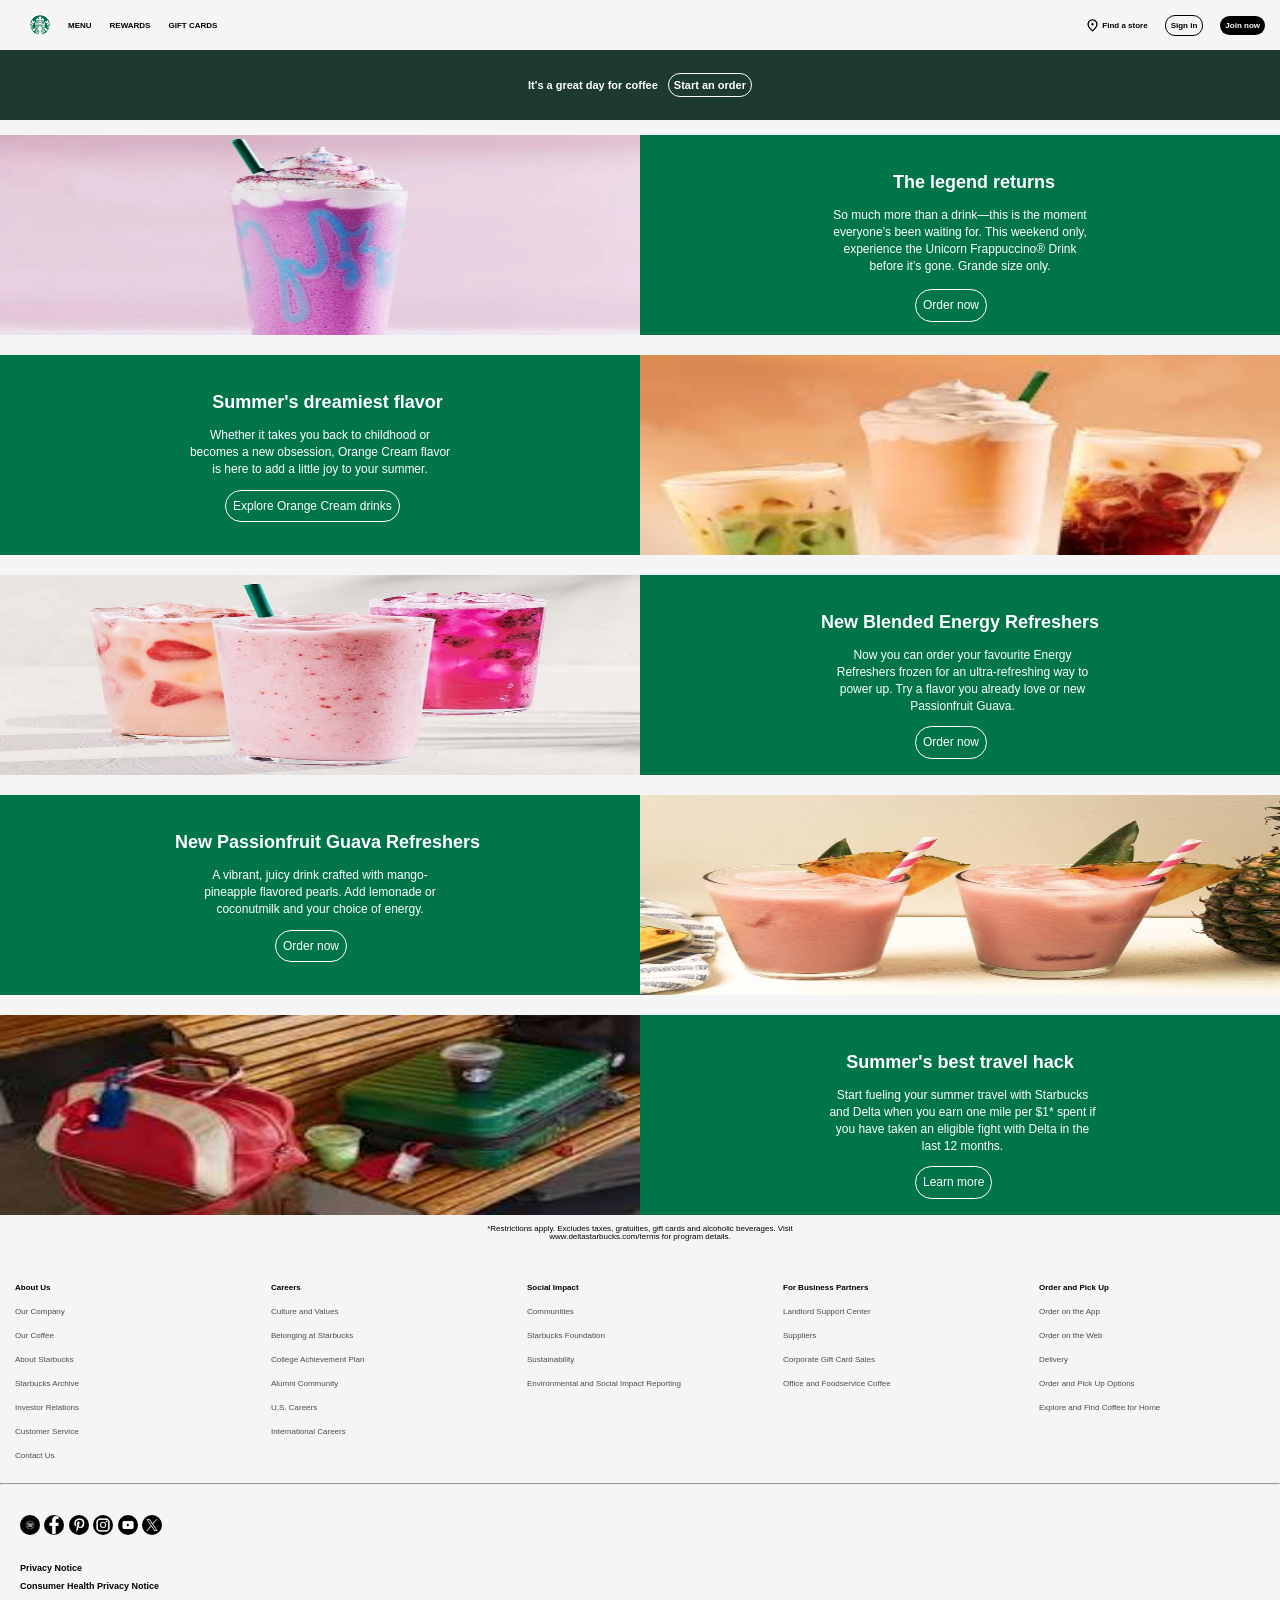
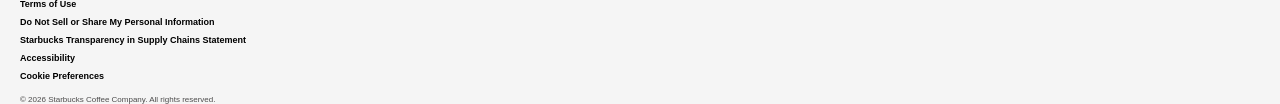
==== Starbucks.html @ 6ceeab0d "Firt commit" ====
<!DOCTYPE html>
<html lang="en">
<head>
    <meta charset="UTF-8">
    <meta name="viewport" content="width=device-width, initial-scale=1.0">
    <title>Starbucks</title>
    <link rel="stylesheet" href="Starbucks.css">
</head>
<body>
    
    <nav class="navbar">
        <div class="nav-left">
            <img src="Starbucks-Img/download.png" alt="Starbucks Logo" style="border-radius: 50%; height: 20px; width: 20px; margin-left: 30px;">
            <span>MENU</span>
            <span>REWARDS</span>
            <span>GIFT CARDS</span>
        </div>

        <div class="nav-right">
            <img src="Starbucks-Img/location_on_30dp_000000_FILL0_wght400_GRAD0_opsz24.png" alt="Location Icon" style="width: 15px; height: 15px; color: black;">
            <span class="one">Find a store</span>
            <span class="two">Sign in</span>
            <span class="three">Join now</span>
        </div>
    </nav>

    <section>
        <div class="order">
            <div>It's a great day for coffee</div>
            <div class="Ordering">Start an order</div>
        </div>
    </section>

    <section>
        <div class="milkshake">
            <img src="Starbucks-Img/images.jpg" alt="Milkshake" style="width: 50%;">
            <div class="milkshake-txt">
                <h2 class="four">The legend returns</h2>
                <p class="five">So much more than a drink—this is the moment<br>everyone’s been waiting for. This weekend only,<br>experience the Unicorn Frappuccino® Drink<br>before it’s gone. Grande size only.</p>

             <div class="Orders">
                <p class="six">Order now</p>
             </div>
            </div>
        
        </div>
    </section>

    <section>
        <div class="Orange-cream">
            <div class="Orange-cream-txt">
                <h2 class="four-1">Summer's dreamiest flavor</h2>
                <p class="five-1">Whether it takes you back to childhood or<br>becomes a new obsession, Orange Cream flavor <br>is here to add a little joy to your summer.  </p>
            
             <div class="Orders-one">
                <p class="six-one">Explore Orange Cream drinks</p>
             </div>
            </div>
            <img src="Starbucks-Img/images (1).jpg" alt="Orange Cream" style="width: 50%;">
        </div>
    </section>

    <section>
        <div class="Energy-refreshers">
            <img src="Starbucks-Img/images (2).jpg" alt="Energy-refreshers" style="width: 50%;">
            <div class="Energy-refreshers-txt">
                <h2 class="four-2">New Blended Energy Refreshers</h2>
                <p class="five-2">Now you can order your favourite Energy<br>Refreshers frozen for an ultra-refreshing way to<br>power up. Try a flavor you already love or new<br>Passionfruit Guava.</p>

                <div class="Orders-two">
                    <p class="six-two">Order now</p>
                </div>
            </div>
        </div>
    </section>

    <section>
        <div class="Passionfruits-refreshers">
            <div class="Passionfruits-txt">
                <h2 class="four-1">New Passionfruit Guava Refreshers</h2>
                <p class="five-1">A vibrant, juicy drink crafted with mango-<br>pineapple flavored pearls. Add lemonade or<br>coconutmilk and your choice of energy.</p>

              <div class="Orders-1">
                <p class="six-1">Order now</p>
              </div>
            </div>

            <img src="Starbucks-Img/images (3).jpg" alt="Passionfruits" style="width: 50%;">
        </div>
    </section>

    <section>
       <div class="Summers-Travel">
          <img src="Starbucks-Img/download.jpg" alt="Summers Travel" style="width: 50%;">
          <div class="Summers-Travel-txt">
               <h2 class="four-2">Summer's best travel hack</h2>
               <p class="five-2">Start fueling your summer travel with Starbucks<br>and Delta when you earn one mile per $1* spent if<br>you have taken an eligible fight with Delta in the <br>last 12 months.</p>

             <div class="Orders-2">
               <p class="six-2">Learn more</p>
             </div>
          </div>
       </div>
    </section>

    <footer>
        <p class="Restrictions">*Restrictions apply. Excludes taxes, gratuities, gift cards and alcoholic beverages. Visit <br> www.deltastarbucks.com/terms for program details. </p>

        <div class="Web">
            <div class="Column">
                <h4 class="web">About Us</h4>
                <p> 
                  Our Company <br>
                  Our Coffee <br>
                  About Starbucks <br>
                  Starbucks Archive <br>
                  Investor Relations <br>
                  Customer Service <br>
                  Contact Us <br>
                </p> 
            </div>

            <div class="Column">
                <h4 class="web">Careers</h4>
                <p>
                  Culture and Values <br>
                  Belonging at Starbucks <br>
                  College Achievement Plan <br>
                  Alumni Community <br>
                  U.S. Careers <br>
                  International Careers <br>
                </p>
            </div>

            <div class="Column">
                <h4 class="web">Social Impact</h4>
                <p>
                  Communities <br>
                  Starbucks Foundation <br>
                  Sustainability <br>
                  Environmental and Social Impact Reporting <br>
                </p>
            </div>

            <div class="Column">
                <h4 class="web">For Business Partners</h4>
                <p>
                  Landlord Support Center <br>
                  Suppliers <br>
                  Corporate Gift Card Sales <br>
                  Office and Foodservice Coffee <br>   
                </p>
            </div>

            <div class="Column">
                <h4 class="web">Order and Pick Up</h4>
                <p>
                  Order on the App <br>
                  Order on the Web <br>
                  Delivery <br>
                  Order and Pick Up Options <br>
                  Explore and Find Coffee for Home <br>
                </p>
            </div>
        </div>

        <hr>

        
           <img src="Starbucks-Img/download (1).png" alt="spotify" style="width: 20px; height: 20px; border-radius: 50%; margin-left: 20px; margin-top: 30px;">
           <img src="Starbucks-Img/download (2).png" alt="facebook" style="width: 20px; height: 20px; border-radius: 50%;"></div>
           <img src="Starbucks-Img/download (1).jpg" alt="pinterest" style="width: 20px; height: 20px; border-radius: 50%;"></div>
           <img src="Starbucks-Img/download (3).png" alt="instagram" style="width: 20px; height: 20px; border-radius: 50%;"></div>
           <img src="Starbucks-Img/images.png" alt="youtube" style="width: 20px; height: 20px; border-radius: 50%;"></div>
           <img src="Starbucks-Img/images (1).png" alt="X" style="width: 20px; height: 20px; border-radius: 50%;"></div>
        
        <div>
            <p class="socials">
                Privacy Notice <br>
                Consumer Health Privacy Notice <br>
                Terms of Use <br>
                Do Not Sell or Share My Personal Information <br>
                Starbucks Transparency in Supply Chains Statement <br>
                Accessibility <br>
                Cookie Preferences <br> 
            </p>

            <p class="Copyright">
                &copy; 2026 Starbucks Coffee Company. All rights reserved.
            </p>
        </div>
        
    </footer>
</body>
</html>
---- Starbucks.css ----
*{
    margin: 0;
    padding: 0;
    box-sizing: border-box;
}
html, body{
    font-family: "Helvetica Neue", Helvetica, Arial, sans-serif;
    background-color: whitesmoke;
    color: black;
    width: 100%;
    height: 100%;
}
.navbar{
    display: flex;
    align-items: center;
    justify-content: center;
    justify-content: space-between;
    height: 50px;
}
.nav-left, .nav-right{
    display: flex;
    align-items: center;
    justify-content: center;
    gap: 2px;
    font-size: 8px;
    font-weight: 700;
}
.nav-left{
    gap: 18px;
}
.nav-right> span{
    margin-right: 15px;
}
.one{
    margin-bottom: px;
}
.two{
    border: 1px solid black;
    padding: 5px;
    border-radius: 10px;
}
.three{
    margin-right: 30px;
    padding: 5px;
    background-color: black;
    color: white;
    border-radius: 10px;
}
.Orders-two{
    text-align: center;
    justify-content: center;
}
.Orders-one{
    text-align: center;
    justify-content: center;
}
.Orders-1{
    text-align: center;
    justify-content: center;
}
.Orders-2{
    text-align: center;
    justify-content: center;
}
.order{
    display: flex;
    align-items: center;
    justify-content: center;
    background-color: #1E3932;
    height: 70px;
    color: white;
    gap: 10px;
    font-size: 11px;
    font-weight: 600;
    margin-bottom: 15px;
}
.Ordering{
    padding: 5px;
    border: 1px solid white;
    border-radius: 20px;
}
.milkshake{
    height: 200px;
    display: flex;
    background-color: #00754A;
}
.milkshake-txt{
    width: 50%;
    color: white;
    padding: 25px;
    font-size: 12px;
    align-items: center;
    justify-content: center;
    text-align: center;
    line-height: 1.4;
}
.Orders{
    font-size: 12px;
    font-size: 300;
    text-align: center;
    margin-top: 15px;
    justify-content: center;
}
.four{
    justify-content: center;
    margin-top: 10px;
    margin-left: 28px;
}
.five{
    justify-content: center;
    margin-top: 12px;
    font-size: 12px;
}
.six{
    border: 1px solid white;
    border-radius: 20px;
    padding: 7px;
    width: fit-content;
    text-align: center !important;
    justify-content: center;
    margin-left: 250px;
}
.Orange-cream{
    height: 200px;
    display: flex;
    background-color: #00754A;
    margin-top: 20px;
}
.Orange-cream-txt{
    width: 50%;
    color: white;
    padding: 25px;
    font-size: 12px;
    align-items: center;
    justify-content: center;
    text-align: center;
    line-height: 1.4;
}
.four-1{
    justify-content: center;
    margin-top: 10px;
    margin-left: 15px;
}
.five-1{
    justify-content: center;
    margin-top: 12px;
    font-size: 12px;
}
.six-one{
    border: 1px solid white;
    border-radius: 20px;
    padding: 7px;
    width: fit-content;
    margin-top: 12px;
    text-align: center;
    justify-content: center;
    margin-left: 200px;
}
.six-1{
    border: 1px solid white;
    border-radius: 20px;
    padding: 7px;
    width: fit-content;
    margin-top: 12px;
    text-align: center;
    justify-content: center;
    margin-left: 250px;
}
.Energy-refreshers{
    height: 200px;
    display: flex;
    background-color: #00754A;
    margin-top: 20px;
}
.Energy-refreshers-txt{
    width: 50%;
    color: white;
    padding: 25px;
    font-size: 12px;
    align-items: center;
    justify-content: center;
    text-align: center;
    line-height: 1.4;
}
.four-2{
    justify-content: center;
    margin-top: 10px;
    margin-left: 0;
}
.five-2{
    justify-content: center;
    margin-top: 12px;
    font-size: 12px;
    margin-left: 5px;
}
.six-two{
    border: 1px solid white;
    border-radius: 20px;
    padding: 7px;
    width: fit-content;
    margin-top: 12px;
    text-align: center;
    margin-left: 250px;
}
.six-2{
    border: 1px solid white;
    border-radius: 20px;
    padding: 7px;
    width: fit-content;
    margin-top: 12px;
    text-align: center;
    margin-left: 250px;
}
.Passionfruits-refreshers{
    height: 200px;
    display: flex;
    background-color: #00754A;
    margin-top: 20px;
}
.Passionfruits-txt{
    width: 50%;
    color: white;
    padding: 25px;
    font-size: 12px;
    align-items: center;
    justify-content: center;
    text-align: center;
    line-height: 1.4; 
}
.Summers-Travel{
    height: 200px;
    display: flex;
    background-color: #00754A;
    margin-top: 20px;
}
.Summers-Travel-txt{
    width: 50%;
    color: white;
    padding: 25px;
    font-size: 12px;
    align-items: center;
    justify-content: center;
    text-align: center;
    line-height: 1.4;
}
.Restrictions{
    font-size: 8px;
    line-height: 1;
    justify-content: center;
    text-align: center;
    margin-top: 10px;
}
.Web{
    display: flex;
    font-size: 8px;
    color: rgb(77, 76, 76);
}
.web{
    color: black;
}
.Column{
    width: 20%;
    line-height: 3;
    margin-top: 20px;
    padding: 15px;
}
.Social-Media{
    width: 40%;
    margin-top: 20px;
    display: flex;
    gap: 7px;
    padding: 15px;
}
.socials{
    color: black;
    font-size: 9px;
    line-height: 2;
    font-weight: bold;
    margin-left: 20px;
    margin-top: 20px;
    
}
.Copyright{
    margin-top: 10px;
    color:  rgb(77, 76, 76);
    font-size: 8px;
    margin-left: 20px;
    margin-bottom: 20px;
}
.nav-toggle{
    display: none;
    flex-direction: column;
    gap: 4px;
    cursor: pointer;
    margin-right: 20px;
}
.nav-toogle span{
    width: 20px;
    height: 2px;
    background-color: black;
}

@media (max-width: 900px;){
    nav-left span, .nav-right{
        display: none;
    }
    .nav-left.active span, .nav.right.active{
        display: flex;
    }
    .nav-left{
        flex-wrap: wrap;
    }
    .nav-left.active{
        flex-direction: column;
        align-items: flex-start;
        position: absolute;
        top: 50px;
        left: 0;
        width: 100%;
        background-color: white;
        padding: 15px 20px;
        gap: 12px;
        z-index: 10;
    }
    .nav.right.active{
        flex-direction: column;
        align-items: flex-start;
        position: absolute;
        top: 130px;
        left: 0;
        width: 100%;
        background-color: white;
        padding: 15px 20px;
        gap: 12px;
        z-index: 10;
    }
    .nav-toggle{
        display: flex;
    }
    .order{
        flex-direction: column;
        height: auto;
        padding: 20px;
        gap: 15px;
    }
    .milkshake, .Orange-cream, .Energy-refreshers, .Passionfruits-refreshers, .Summers-Travel{
        flex-direction: column;
        height: auto;
    }
    .milkshake img, .Orange-cream img, .Energy-refreshers img, .Passionfruits-refreshers img, .Summers-Travel img{
        width: 100% !important;
        height: 100% !important;
    }
    .milkshake-txt, .Orange-cream-txt, .Energy-refreshers-txt, .Passionfruits-txt, .Summers-Travel-txt{
        width: 100%;
        padding: 20px;
    }
    .four, .four-1, .four-2{
        margin-left: 0;
    }
    .six, .six-1, .six-2, .six-one, .six-two{
        margin-left: auto;
        margin-right: auto;
    }
    .Web{
        flex-direction: column;
    }
    .Column{
        width: 100%;
    }
    .socials, .Copyright{
        padding: 0 20px;
    }
}
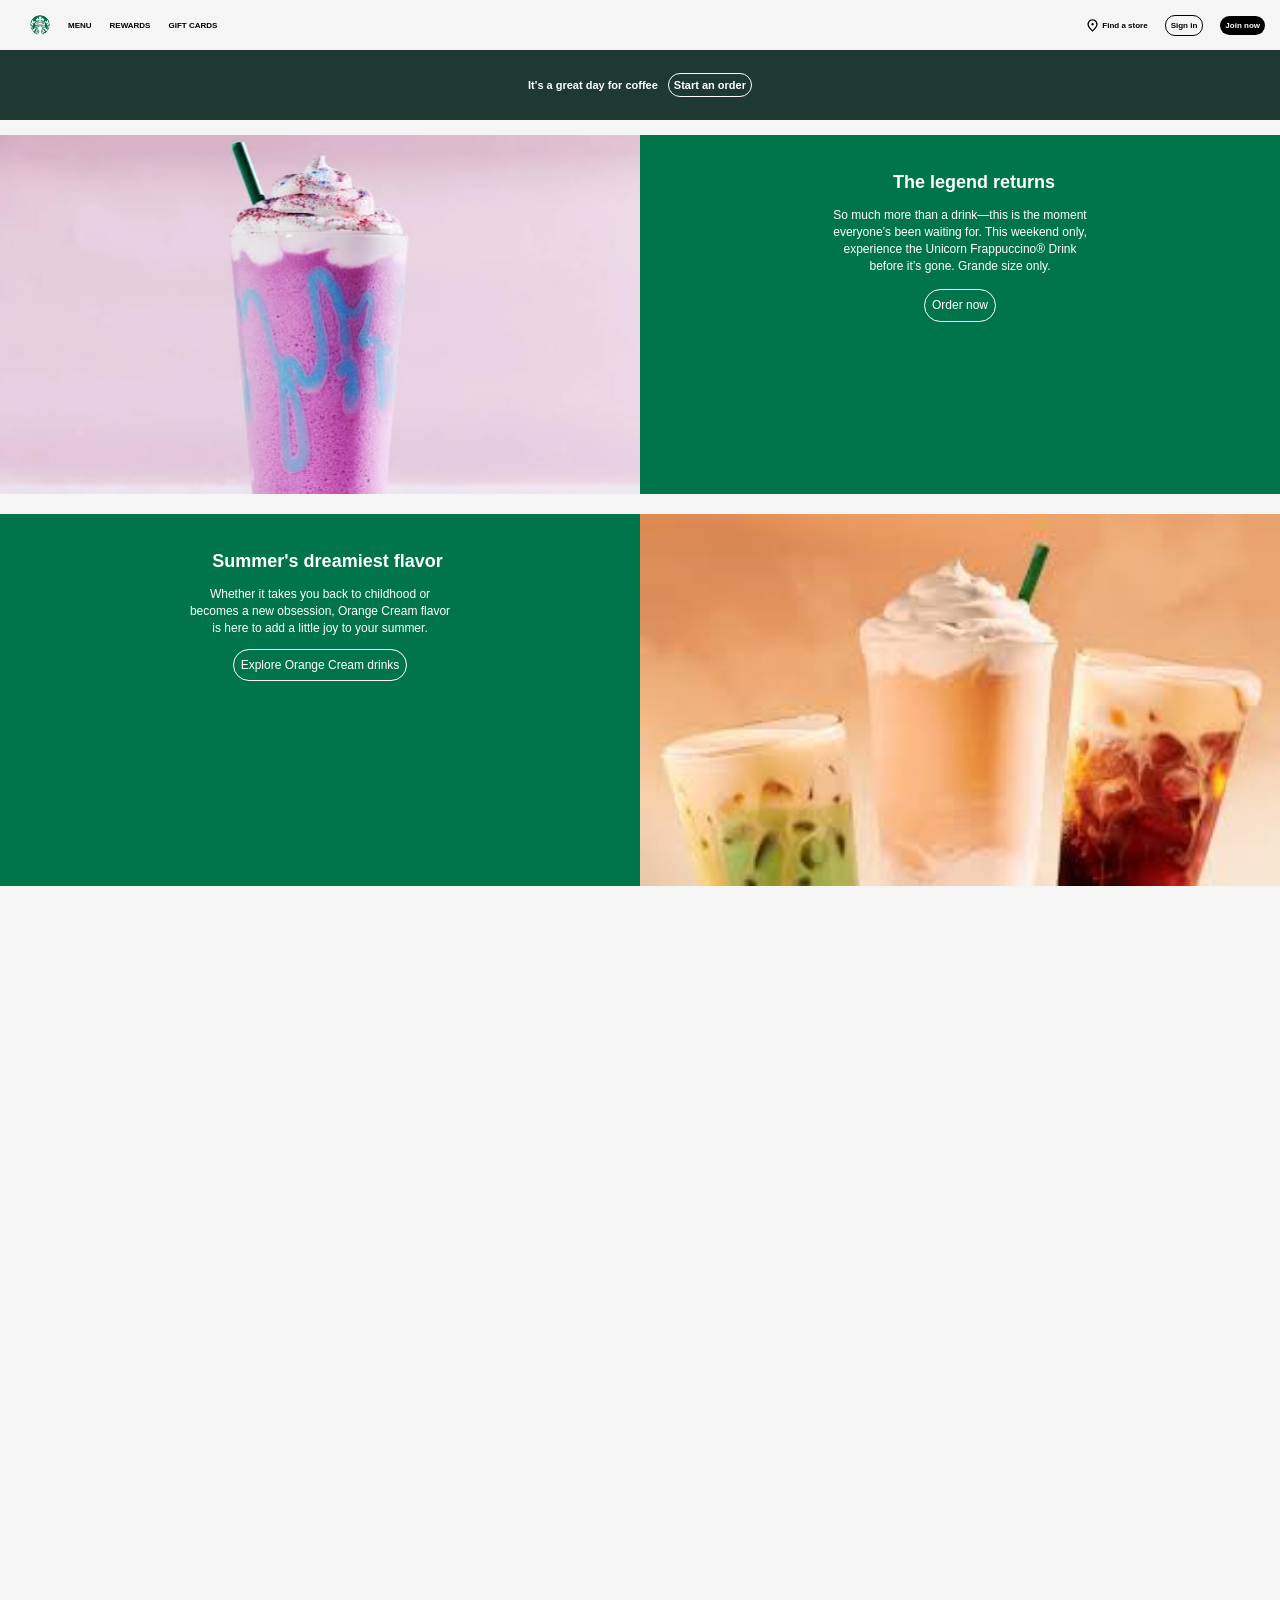
==== commit 1533f511: "Updated Web" ====
--- a/Starbucks.html
+++ b/Starbucks.html
@@ -22,6 +22,11 @@
             <span class="two">Sign in</span>
             <span class="three">Join now</span>
         </div>
+        <div class="nav-toggle" onclick="document.querySelector('.nav-left').classList.toggle('active'); document.querySelector('.nav-right').classList.toggle('active')">
+            <span></span>
+            <span></span>
+            <span></span>
+        </div>
     </nav>
 
     <section>
@@ -164,16 +169,16 @@
             </div>
         </div>
 
-        <hr>
-
-        
-           <img src="Starbucks-Img/download (1).png" alt="spotify" style="width: 20px; height: 20px; border-radius: 50%; margin-left: 20px; margin-top: 30px;">
-           <img src="Starbucks-Img/download (2).png" alt="facebook" style="width: 20px; height: 20px; border-radius: 50%;"></div>
-           <img src="Starbucks-Img/download (1).jpg" alt="pinterest" style="width: 20px; height: 20px; border-radius: 50%;"></div>
-           <img src="Starbucks-Img/download (3).png" alt="instagram" style="width: 20px; height: 20px; border-radius: 50%;"></div>
-           <img src="Starbucks-Img/images.png" alt="youtube" style="width: 20px; height: 20px; border-radius: 50%;"></div>
-           <img src="Starbucks-Img/images (1).png" alt="X" style="width: 20px; height: 20px; border-radius: 50%;"></div>
-        
+    
+
+        <div class="Social-Media">
+           <img src="Starbucks-Img/download (1).png" alt="spotify" style="width: 20px; height: 20px; border-radius: 50%;">
+           <img src="Starbucks-Img/download (2).png" alt="facebook" style="width: 20px; height: 20px; border-radius: 50%;">
+           <img src="Starbucks-Img/download (1).jpg" alt="pinterest" style="width: 20px; height: 20px; border-radius: 50%;">
+           <img src="Starbucks-Img/download (3).png" alt="instagram" style="width: 20px; height: 20px; border-radius: 50%;">
+           <img src="Starbucks-Img/images.png" alt="youtube" style="width: 20px; height: 20px; border-radius: 50%;">
+           <img src="Starbucks-Img/images (1).png" alt="X" style="width: 20px; height: 20px; border-radius: 50%;">
+        </div>
         <div>
             <p class="socials">
                 Privacy Notice <br>
--- a/Starbucks.css
+++ b/Starbucks.css
@@ -9,6 +9,7 @@
     color: black;
     width: 100%;
     height: 100%;
+    overflow-x: hidden;
 }
 .navbar{
     display: flex;
@@ -80,7 +81,7 @@
     border-radius: 20px;
 }
 .milkshake{
-    height: 200px;
+    min-height: 200px;
     display: flex;
     background-color: #00754A;
 }
@@ -118,90 +119,94 @@
     width: fit-content;
     text-align: center !important;
     justify-content: center;
+    margin-left: auto;
+    margin-right: auto;
+}
+.Orange-cream{
+    min-height: 200px;
+    display: flex;
+    background-color: #00754A;
+    margin-top: 20px;
+}
+.Orange-cream-txt{
+    width: 50%;
+    color: white;
+    padding: 25px;
+    font-size: 12px;
+    align-items: center;
+    justify-content: center;
+    text-align: center;
+    line-height: 1.4;
+}
+.four-1{
+    justify-content: center;
+    margin-top: 10px;
+    margin-left: 15px;
+}
+.five-1{
+    justify-content: center;
+    margin-top: 12px;
+    font-size: 12px;
+}
+.six-one{
+    border: 1px solid white;
+    border-radius: 20px;
+    padding: 7px;
+    width: fit-content;
+    margin-top: 12px;
+    text-align: center;
+    justify-content: center;
+    margin-left: auto;
+    margin-right: auto;
+}
+.six-1{
+    border: 1px solid white;
+    border-radius: 20px;
+    padding: 7px;
+    width: fit-content;
+    margin-top: auto;
+    margin-bottom: auto;
+    text-align: center;
+    justify-content: center;
+    margin-left: auto;
+    margin-right: auto;
+}
+.Energy-refreshers{
+    min-height: 200px;
+    display: flex;
+    background-color: #00754A;
+    margin-top: 20px;
+}
+.Energy-refreshers-txt{
+    width: 50%;
+    color: white;
+    padding: 25px;
+    font-size: 12px;
+    align-items: center;
+    justify-content: center;
+    text-align: center;
+    line-height: 1.4;
+}
+.four-2{
+    justify-content: center;
+    margin-top: 10px;
+    margin-left: 0;
+}
+.five-2{
+    justify-content: center;
+    margin-top: 12px;
+    font-size: 12px;
+    margin-left: 5px;
+}
+.six-two{
+    border: 1px solid white;
+    border-radius: 20px;
+    padding: 7px;
+    width: fit-content;
+    margin-top: 12px;
+    text-align: center;
     margin-left: 250px;
 }
-.Orange-cream{
-    height: 200px;
-    display: flex;
-    background-color: #00754A;
-    margin-top: 20px;
-}
-.Orange-cream-txt{
-    width: 50%;
-    color: white;
-    padding: 25px;
-    font-size: 12px;
-    align-items: center;
-    justify-content: center;
-    text-align: center;
-    line-height: 1.4;
-}
-.four-1{
-    justify-content: center;
-    margin-top: 10px;
-    margin-left: 15px;
-}
-.five-1{
-    justify-content: center;
-    margin-top: 12px;
-    font-size: 12px;
-}
-.six-one{
-    border: 1px solid white;
-    border-radius: 20px;
-    padding: 7px;
-    width: fit-content;
-    margin-top: 12px;
-    text-align: center;
-    justify-content: center;
-    margin-left: 200px;
-}
-.six-1{
-    border: 1px solid white;
-    border-radius: 20px;
-    padding: 7px;
-    width: fit-content;
-    margin-top: 12px;
-    text-align: center;
-    justify-content: center;
-    margin-left: 250px;
-}
-.Energy-refreshers{
-    height: 200px;
-    display: flex;
-    background-color: #00754A;
-    margin-top: 20px;
-}
-.Energy-refreshers-txt{
-    width: 50%;
-    color: white;
-    padding: 25px;
-    font-size: 12px;
-    align-items: center;
-    justify-content: center;
-    text-align: center;
-    line-height: 1.4;
-}
-.four-2{
-    justify-content: center;
-    margin-top: 10px;
-    margin-left: 0;
-}
-.five-2{
-    justify-content: center;
-    margin-top: 12px;
-    font-size: 12px;
-    margin-left: 5px;
-}
-.six-two{
-    border: 1px solid white;
-    border-radius: 20px;
-    padding: 7px;
-    width: fit-content;
-    margin-top: 12px;
-    text-align: center;
-    margin-left: 250px;
-}
 .six-2{
     border: 1px solid white;
     border-radius: 20px;
@@ -209,10 +214,11 @@
     width: fit-content;
     margin-top: 12px;
     text-align: center;
-    margin-left: 250px;
+    margin-left: auto;
+    margin-right: auto;
 }
 .Passionfruits-refreshers{
-    height: 200px;
+    min-height: 200px;
     display: flex;
     background-color: #00754A;
     margin-top: 20px;
@@ -228,7 +234,7 @@
     line-height: 1.4; 
 }
 .Summers-Travel{
-    height: 200px;
+    min-height: 200px;
     display: flex;
     background-color: #00754A;
     margin-top: 20px;
@@ -265,11 +271,13 @@
     padding: 15px;
 }
 .Social-Media{
-    width: 40%;
-    margin-top: 20px;
-    display: flex;
-    gap: 7px;
+    align-items: center;
+    margin-top: 20px;
+    display: flex;
+    gap: 8px;
     padding: 15px;
+    margin-top: 30px;
+    margin-left: 8px;
 }
 .socials{
     color: black;
@@ -294,17 +302,17 @@
     cursor: pointer;
     margin-right: 20px;
 }
-.nav-toogle span{
+.nav-toggle span{
     width: 20px;
     height: 2px;
     background-color: black;
 }
 
-@media (max-width: 900px;){
-    nav-left span, .nav-right{
+@media (max-width: 900px){
+    .nav-left span, .nav-right{
         display: none;
     }
-    .nav-left.active span, .nav.right.active{
+    .nav-left.active span, .nav-right.active{
         display: flex;
     }
     .nav-left{
@@ -322,7 +330,7 @@
         gap: 12px;
         z-index: 10;
     }
-    .nav.right.active{
+    .nav-right.active{
         flex-direction: column;
         align-items: flex-start;
         position: absolute;
@@ -349,7 +357,7 @@
     }
     .milkshake img, .Orange-cream img, .Energy-refreshers img, .Passionfruits-refreshers img, .Summers-Travel img{
         width: 100% !important;
-        height: 100% !important;
+        height: auto !important;
     }
     .milkshake-txt, .Orange-cream-txt, .Energy-refreshers-txt, .Passionfruits-txt, .Summers-Travel-txt{
         width: 100%;
